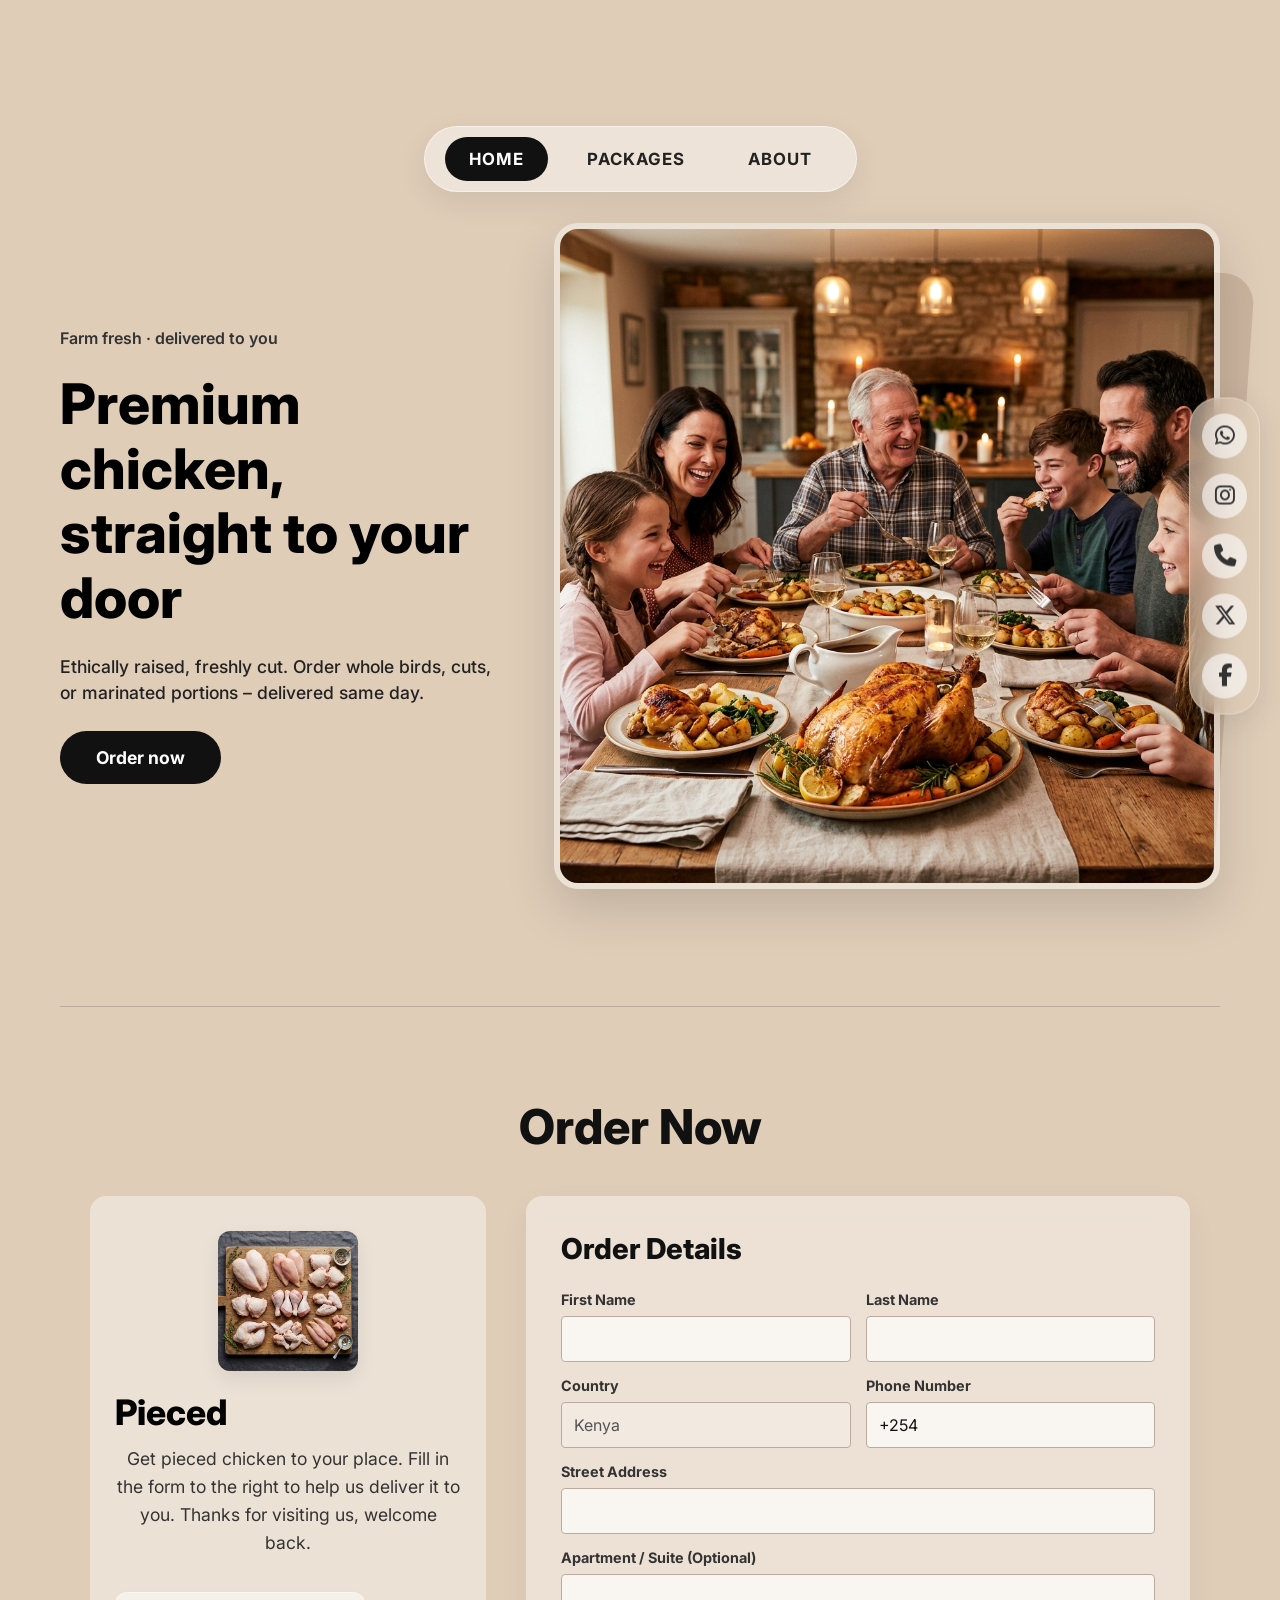
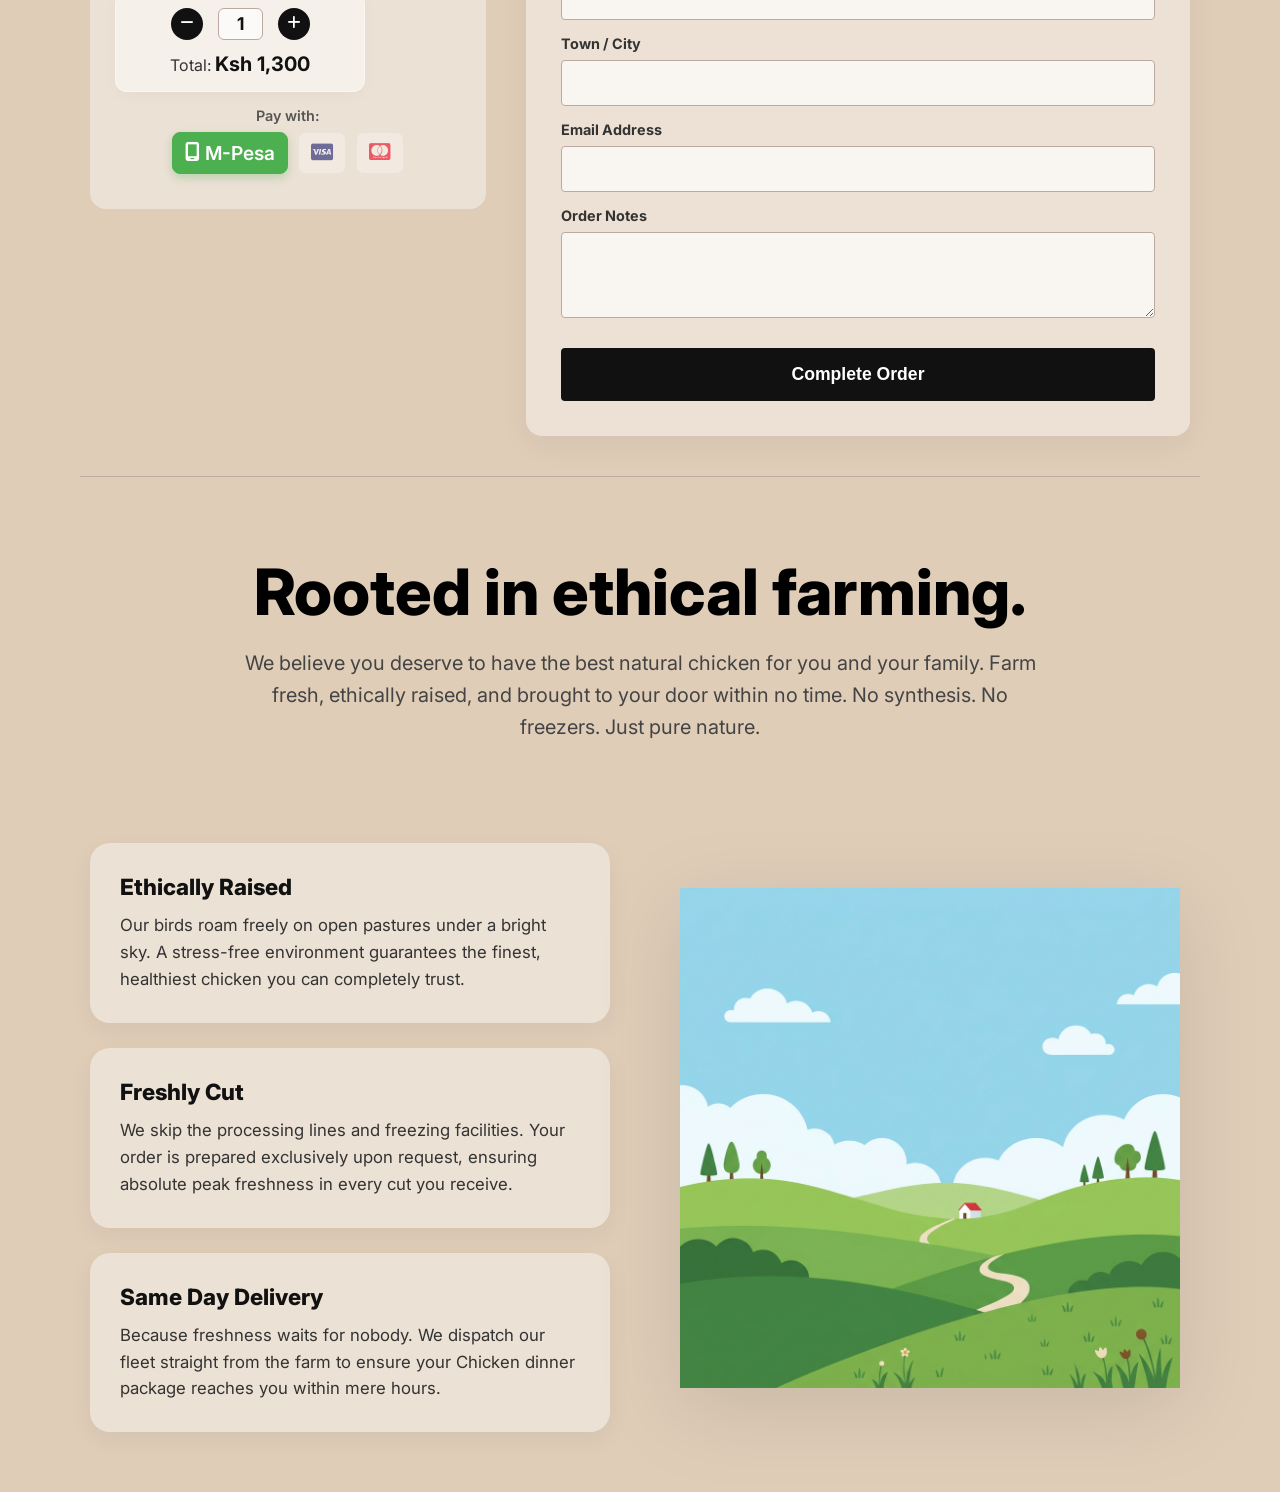
==== index.html @ 87be59cb "Initial commit" ====
<!DOCTYPE html>
<html lang="en">

<head>
    <meta charset="UTF-8">
    <meta name="viewport" content="width=device-width, initial-scale=1.0">
    <title>Premium Chicken</title>
    <meta name="description"
        content="Premium chicken, straight to your door. Ethically raised, freshly cut, delivered same day.">
    <link rel="stylesheet" href="style.css">
    <link rel="stylesheet" href="https://cdnjs.cloudflare.com/ajax/libs/font-awesome/6.4.0/css/all.min.css">
    <link rel="stylesheet" href="https://s.pageclip.co/v1/pageclip.css" media="screen">
</head>

<body class="home-page-body">
    <header class="header">
        <a href="#home">Home</a>
        <a href="#packages">Packages</a>
        <a href="#about">About</a>
    </header>

    <main>
        <!-- Home Section -->
        <section id="home" class="hero-section">
            <div class="hero-content">
                <span class="subtext">Farm fresh &middot; delivered to you</span>
                <h1 class="main-heading">Premium chicken,<br>straight to your door</h1>
                <p class="description">Ethically raised, freshly cut. Order whole birds, cuts,<br>or marinated portions
                    &ndash; delivered same day.</p>
                <a href="#packages" class="order-btn">Order now</a>
            </div>
            <div class="hero-image-wrap">
                <a href="#packages" style="display: contents;">
                    <img src="images/family_dinner.png" alt="Happy family having dinner together" class="hero-image">
                </a>
            </div>
        </section>

        <!-- Packages Section -->
        <section id="packages" class="packages-page">
            <hr>
            <div class="packages-container" style="max-width: 1100px;">
                <h1 style="font-size: 3rem; font-weight: 800; text-align: center; margin-top: 10px; margin-bottom: 40px;">
                    Order Now</h1>

                <div class="checkout-layout">
                    <!-- Left Side: Package -->
                    <div class="checkout-package">
                        <div class="package-item vertical-layout">
                            <img src="images/chicken_cuts.png" alt="Pieced chicken packaged" class="package-image small">
                            <div class="package-info">
                                <h2 class="package-title">Pieced</h2>
                                <p class="package-desc">Get pieced chicken to your place. Fill in the form to the right to help us deliver it to you. Thanks for visiting us, welcome back.</p>
                                <div class="calculator-widget">
                                    <div class="quantity-controls">
                                        <button type="button" class="qty-btn" id="decrease-qty"><i class="fa-solid fa-minus"></i></button>
                                        <input type="number" id="chicken-qty" class="qty-input" value="1" min="1" max="99" readonly>
                                        <button type="button" class="qty-btn" id="increase-qty"><i class="fa-solid fa-plus"></i></button>
                                    </div>
                                    <div class="price-display">
                                        Total: <strong>Ksh <span id="total-price">1,300</span></strong>
                                    </div>
                                </div>
                                <div class="payment-methods">
                                    <p class="payment-title">Pay with:</p>
                                    <div class="payment-icons">
                                        <button type="button" class="payment-btn active" title="M-Pesa">
                                            <i class="fa-solid fa-mobile-screen"></i> M-Pesa
                                        </button>
                                        <button type="button" class="payment-btn disabled" title="Visa (Coming Soon)" disabled>
                                            <i class="fa-brands fa-cc-visa"></i>
                                        </button>
                                        <button type="button" class="payment-btn disabled" title="Mastercard (Coming Soon)" disabled>
                                            <i class="fa-brands fa-cc-mastercard"></i>
                                        </button>
                                    </div>
                                </div>
                            </div>
                        </div>
                    </div>

                    <!-- Right Side: Form -->
                    <div class="checkout-form-container">
                        <h2>Order Details</h2>
                        <form action="https://send.pageclip.co/fsNL7HN5fuLBqzy12ByS5Kk5a3MU2EVa" class="pageclip-form checkout-form" method="post">
                            <input type="hidden" name="chicken_quantity" id="form-chicken-qty" value="1">
                            <input type="hidden" name="total_price" id="form-total-price" value="1300">
                            <div class="form-row">
                                <div class="form-group">
                                    <label>First Name</label>
                                    <input type="text" name="first_name" required>
                                </div>
                                <div class="form-group">
                                    <label>Last Name</label>
                                    <input type="text" name="last_name" required>
                                </div>
                            </div>
                            <div class="form-row">
                                <div class="form-group">
                                    <label>Country</label>
                                    <input type="text" name="country" value="Kenya" readonly>
                                </div>
                                <div class="form-group">
                                    <label>Phone Number</label>
                                    <input type="tel" name="phone_number" value="+254 " required>
                                </div>
                            </div>
                            <div class="form-group">
                                <label>Street Address</label>
                                <input type="text" name="street_address" required>
                            </div>
                            <div class="form-group">
                                <label>Apartment / Suite (Optional)</label>
                                <input type="text" name="apartment">
                            </div>
                            <div class="form-group">
                                <label>Town / City</label>
                                <input type="text" name="city" required>
                            </div>
                            <div class="form-group">
                                <label>Email Address</label>
                                <input type="email" name="email" required>
                            </div>
                            <div class="form-group">
                                <label>Order Notes</label>
                                <textarea name="order_notes" rows="3"></textarea>
                            </div>
                            <button type="submit" class="pageclip-form__submit order-btn submit-btn"><span>Complete Order</span></button>
                        </form>
                    </div>
                </div>
            </div>
        </section>

        <!-- About Section -->
        <section id="about" class="about-page">
            <hr>
            <div class="about-hero">
                <h1 class="about-title">Rooted in ethical farming.</h1>
                <p class="about-subtitle">We believe you deserve to have the best natural chicken for you and your family. Farm fresh,
                    ethically raised, and brought to your door within no time. No synthesis. No freezers. Just pure nature.
                </p>
            </div>

            <div class="about-layout">
                <!-- Left Side: About Cards -->
                <div class="about-cards-container">
                    <div class="about-card vertical-style">
                        <h3>Ethically Raised</h3>
                        <p>Our birds roam freely on open pastures under a bright sky. A stress-free environment guarantees the
                            finest, healthiest chicken you can completely trust.</p>
                    </div>
                    <div class="about-card vertical-style">
                        <h3>Freshly Cut</h3>
                        <p>We skip the processing lines and freezing facilities. Your order is prepared exclusively upon
                            request, ensuring absolute peak freshness in every cut you receive.</p>
                    </div>
                    <div class="about-card vertical-style">
                        <h3>Same Day Delivery</h3>
                        <p>Because freshness waits for nobody. We dispatch our fleet straight from the farm to ensure your
                            Chicken dinner package reaches you within mere hours.</p>
                    </div>
                </div>

                <!-- Right Side: Illustration -->
                <div class="about-visual">
                    <img src="images/farm_illustration.png" alt="Our Farm Illustration" class="story-img large">
                </div>
            </div>
        </section>
    </main>
    <div class="social-sidebar">
        <a href="#" class="social-link"><i class="fa-brands fa-whatsapp"></i></a>
        <a href="#" class="social-link"><i class="fa-brands fa-instagram"></i></a>
        <a href="#" class="social-link"><i class="fa-solid fa-phone"></i></a>
        <a href="#" class="social-link"><i class="fa-brands fa-x-twitter"></i></a>
        <a href="#" class="social-link"><i class="fa-brands fa-facebook-f"></i></a>
    </div>

    <script>
        const sections = document.querySelectorAll('section');
        const navLinks = document.querySelectorAll('.header a');

        window.addEventListener('scroll', () => {
            let current = 'home';
            sections.forEach(section => {
                const sectionTop = section.offsetTop;
                if (window.scrollY >= (sectionTop - 250)) {
                    current = section.getAttribute('id');
                }
            });

            navLinks.forEach(link => {
                link.classList.remove('active');
                if (link.getAttribute('href') === `#${current}`) {
                    link.classList.add('active');
                }
            });
        });
        
        window.dispatchEvent(new Event('scroll'));

        // Calculator Logic
        const decreaseBtn = document.getElementById('decrease-qty');
        const increaseBtn = document.getElementById('increase-qty');
        const qtyInput = document.getElementById('chicken-qty');
        const priceDisplay = document.getElementById('total-price');

        if(decreaseBtn && increaseBtn && qtyInput && priceDisplay) {
            const unitPrice = 1300;
            const formQtyInput = document.getElementById('form-chicken-qty');
            const formPriceInput = document.getElementById('form-total-price');

            const updatePrice = () => {
                let qty = parseInt(qtyInput.value) || 1;
                if(qty < 1) qty = 1;
                qtyInput.value = qty;
                const total = qty * unitPrice;
                priceDisplay.textContent = total.toLocaleString();
                if(formQtyInput) formQtyInput.value = qty;
                if(formPriceInput) formPriceInput.value = total;
            };

            decreaseBtn.addEventListener('click', () => {
                let current = parseInt(qtyInput.value) || 1;
                if(current > 1) {
                    qtyInput.value = current - 1;
                    updatePrice();
                }
            });

            increaseBtn.addEventListener('click', () => {
                let current = parseInt(qtyInput.value) || 1;
                if(current < 99) {
                    qtyInput.value = current + 1;
                    updatePrice();
                }
            });
        }
    </script>
    <script src="https://s.pageclip.co/v1/pageclip.js" charset="utf-8"></script>
</body>

</html>
---- style.css ----
@import url('https://fonts.googleapis.com/css2?family=Inter:wght@400;600;700;800&display=swap');

* {
    box-sizing: border-box;
}

body {
    background-color: #dfcdb8;
    color: #111;
    font-family: 'Inter', sans-serif;
    margin: 0;
    padding: 0;
    min-height: 100vh;
    display: flex;
    flex-direction: column;
}

html {
    scroll-behavior: smooth;
    scroll-padding-top: 0;
    scroll-snap-type: y mandatory;
}

.home-page-body {
    /* overflow: hidden; removed to allow scrolling */
}

section {
    scroll-snap-align: start;
    scroll-snap-stop: always;
    min-height: 100vh;
    display: flex;
    flex-direction: column;
    justify-content: center; /* Default for Home */
}

.packages-page, .about-page {
    justify-content: flex-start; /* So hr stays at the top */
}

.packages-container {
    padding-top: 80px;
}

.about-hero {
    padding-top: 40px;
}

main {
    flex-grow: 1;
}

main>hr:last-child {
    margin-top: auto;
}

hr {
    border: 0;
    border-top: 1px solid #bbaaa0;
    /* Separator lines */
    margin: 0;
}

.header {
    display: flex;
    justify-content: center;
    align-items: center;
    padding: 10px 20px;
    margin: 20px auto;
    gap: 15px;
    position: sticky;
    top: 20px;
    width: fit-content;
    z-index: 1000;
    background: rgba(255, 255, 255, 0.45);
    backdrop-filter: blur(16px);
    -webkit-backdrop-filter: blur(16px);
    border-radius: 50px;
    box-shadow: 0 10px 30px rgba(0, 0, 0, 0.08);
    border: 1px solid rgba(255, 255, 255, 0.5);
}

.header a {
    text-decoration: none;
    color: #222;
    font-weight: 700;
    font-size: 1.05rem;
    padding: 12px 24px;
    text-transform: uppercase;
    letter-spacing: 1px;
    transition: all 0.3s cubic-bezier(0.25, 0.8, 0.25, 1);
    border-radius: 40px;
}

.header a:hover, .header a.active {
    color: #fff;
    background-color: #111;
}

.header a:hover {
    transform: translateY(-2px);
    box-shadow: 0 6px 15px rgba(0, 0, 0, 0.1);
}

.hero-section {
    padding: 30px 60px;
    flex-grow: 1;
    display: flex;
    flex-direction: row;
    align-items: center;
    justify-content: space-between;
    gap: 50px;
}

.hero-content {
    display: flex;
    flex-direction: column;
    justify-content: center;
    align-items: flex-start;
    gap: 24px;
    flex: 1;
    max-width: 550px;
}

.hero-image-wrap {
    flex: 1.5;
    display: flex;
    justify-content: flex-end;
    align-items: center;
    position: relative;
}

.hero-image-wrap::before {
    content: '';
    position: absolute;
    width: 80%;
    height: 90%;
    background: #cbb49e;
    border-radius: 30px;
    top: 5%;
    right: -15px;
    z-index: -1;
    transform: rotate(4deg);
    transition: transform 0.5s cubic-bezier(0.25, 0.8, 0.25, 1);
}

.hero-image-wrap:hover::before {
    transform: rotate(7deg) scale(1.02);
}

.hero-image {
    width: 800px;
    max-width: 100%;
    max-height: 75vh;
    object-fit: cover;
    border-radius: 24px;
    box-shadow: 0 20px 50px rgba(0, 0, 0, 0.15);
    border: 6px solid rgba(255, 255, 255, 0.4);
    transition: transform 0.5s cubic-bezier(0.25, 0.8, 0.25, 1), box-shadow 0.5s cubic-bezier(0.25, 0.8, 0.25, 1);
}

.hero-image:hover {
    transform: translateY(-12px) scale(1.02);
    box-shadow: 0 30px 60px rgba(0, 0, 0, 0.25);
}

.subtext {
    font-size: 1rem;
    font-weight: 600;
    color: #333;
    margin: 0;
    display: block;
}

.main-heading {
    font-size: 3.5rem;
    font-weight: 800;
    line-height: 1.15;
    margin: 0;
    color: #000;
}

.description {
    font-size: 1.1rem;
    font-weight: 500;
    color: #222;
    max-width: 500px;
    line-height: 1.5;
    margin: 0;
}

.order-btn {
    display: inline-block;
    margin: 0;
    padding: 16px 36px;
    background-color: #111;
    color: #fff;
    text-decoration: none;
    font-weight: 700;
    font-size: 1.1rem;
    border-radius: 60px;
    transition: background-color 0.2s ease, transform 0.2s ease;
}

.order-btn:hover {
    background-color: #333;
    transform: translateY(-2px);
}

.images-section {
    position: relative;
    flex-grow: 1;
    min-height: 450px;
    padding: 20px 60px;
    overflow: hidden;
}

/* Layout the floating images to match the design EXACTLY */
.img-farm {
    position: absolute;
    top: 40px;
    left: 80px;
    width: 140px;
    height: 140px;
    object-fit: contain;
    /* Optional shadow depending on design preference */
}

.img-whole {
    position: absolute;
    top: 180px;
    right: 18vw;
    width: 180px;
    height: 180px;
    object-fit: cover;
    border-radius: 50%;
    box-shadow: 0 4px 12px rgba(0, 0, 0, 0.1);
}

.img-cuts {
    position: absolute;
    bottom: 40px;
    left: 80px;
    width: 140px;
    height: 140px;
    object-fit: cover;
    border-radius: 8px;
    box-shadow: 0 4px 12px rgba(0, 0, 0, 0.1);
}

.footer {
    text-align: center;
    padding: 30px;
}

.footer-link {
    text-decoration: none;
    color: #000;
    font-weight: 700;
    font-size: 1.25rem;
}

/* Page content for the other two pages */
.page-content {
    flex-grow: 1;
    padding: 60px;
    display: flex;
    align-items: center;
    justify-content: center;
}

/* Packages Page Styling */
.packages-page {
    padding: 0 60px 40px 60px;
    overflow-y: auto;
}

.packages-container {
    max-width: 1000px;
    margin: 0 auto;
}

.packages-list {
    display: flex;
    flex-direction: column;
    gap: 60px;
}

.package-item {
    display: flex;
    align-items: center;
    gap: 50px;
    background-color: rgba(255, 255, 255, 0.4);
    padding: 30px;
    border-radius: 16px;
    transition: transform 0.2s ease, box-shadow 0.2s ease;
    width: 85%;
}

.package-item.align-left {
    align-self: flex-start;
}

.package-item.align-right {
    align-self: flex-end;
    flex-direction: row-reverse;
}

.package-item.align-right .package-info {
    align-items: flex-end;
    text-align: right;
}

.package-item:hover {
    transform: translateY(-4px);
    box-shadow: 0 12px 24px rgba(0, 0, 0, 0.06);
}

.package-image {
    width: 280px;
    height: 280px;
    object-fit: cover;
    border-radius: 12px;
    flex-shrink: 0;
    box-shadow: 0 8px 20px rgba(0, 0, 0, 0.08);
    /* slight shadow for image */
}

.package-info {
    display: flex;
    flex-direction: column;
    align-items: flex-start;
}

.package-title {
    font-size: 2.2rem;
    font-weight: 800;
    color: #000;
    margin: 0 0 12px 0;
}

.package-desc {
    font-size: 1.1rem;
    line-height: 1.6;
    color: #333;
    margin: 0 0 24px 0;
}

.small-btn {
    margin-top: 0;
    padding: 12px 28px;
    font-size: 1rem;
}

/* About Page Styling */
.about-page {
    padding: 0 80px 60px 80px;
    overflow-y: auto;
    display: flex;
    flex-direction: column;
    gap: 40px;
}

.about-hero {
    text-align: center;
    max-width: 800px;
    margin: 0 auto;
    animation: fadeInDown 0.8s ease forwards;
}

@keyframes fadeInDown {
    from {
        opacity: 0;
        transform: translateY(-20px);
    }

    to {
        opacity: 1;
        transform: translateY(0);
    }
}

.about-title {
    font-size: 4rem;
    font-weight: 800;
    line-height: 1.1;
    color: #000;
    margin: 0 0 20px 0;
}

.about-subtitle {
    font-size: 1.25rem;
    color: #444;
    line-height: 1.6;
}

.about-grid {
    display: grid;
    grid-template-columns: repeat(3, 1fr);
    gap: 40px;
    max-width: 1200px;
    margin: 0 auto;
}

.about-card {
    background-color: rgba(255, 255, 255, 0.4);
    padding: 40px;
    border-radius: 20px;
    transition: transform 0.3s ease, background-color 0.3s ease;
}

.about-card:hover {
    transform: translateY(-8px);
    background-color: rgba(255, 255, 255, 0.7);
}

.about-card h3 {
    font-size: 1.5rem;
    font-weight: 800;
    margin: 0 0 15px 0;
    color: #111;
}

.about-card p {
    font-size: 1.05rem;
    color: #333;
    line-height: 1.6;
    margin: 0;
}

.about-story {
    display: flex;
    align-items: center;
    gap: 60px;
    max-width: 1000px;
    margin: 0 auto;
    padding-top: 60px;
    padding-bottom: 60px;
    border-top: 1px solid #bbaaa0;
}

.story-text {
    flex: 1;
}

.story-text h2 {
    font-size: 3rem;
    font-weight: 800;
    margin: 0 0 20px 0;
    color: #000;
}

.story-text p {
    font-size: 1.15rem;
    color: #222;
    line-height: 1.7;
}

.story-img {
    width: 350px;
    height: auto;
    object-fit: contain;
    filter: drop-shadow(0 12px 24px rgba(0, 0, 0, 0.1));
}

/* Social Sidebar */
.social-sidebar {
    position: fixed;
    right: 20px;
    top: 50%;
    transform: translateY(-50%);
    display: flex;
    flex-direction: column;
    gap: 15px;
    background: rgba(223, 205, 184, 0.6);
    backdrop-filter: blur(12px);
    -webkit-backdrop-filter: blur(12px);
    padding: 15px 12px;
    border-radius: 30px;
    box-shadow: 0 8px 32px rgba(0, 0, 0, 0.1);
    border: 1px solid rgba(255, 255, 255, 0.3);
    z-index: 1000;
}

.social-link {
    color: #333;
    font-size: 1.4rem;
    display: flex;
    align-items: center;
    justify-content: center;
    width: 45px;
    height: 45px;
    border-radius: 50%;
    background-color: rgba(255, 255, 255, 0.6);
    transition: all 0.3s cubic-bezier(0.25, 0.8, 0.25, 1);
    text-decoration: none;
}

.social-link:hover {
    color: #fff;
    background-color: #111;
    transform: scale(1.1) translateX(-5px);
    box-shadow: 0 4px 12px rgba(0, 0, 0, 0.2);
}

/* Checkout Layout */
.checkout-layout {
    display: flex;
    flex-direction: row;
    gap: 40px;
    align-items: flex-start;
}

.checkout-package {
    flex: 0.8;
}

.checkout-package .package-item.vertical-layout {
    width: 100%;
    flex-direction: column;
    align-items: center;
    text-align: center;
    gap: 20px;
    padding: 35px 25px;
}

.checkout-package .package-image.small {
    width: 140px;
    height: 140px;
}

.checkout-form-container {
    flex: 1.2;
    background: rgba(255, 255, 255, 0.4);
    backdrop-filter: blur(12px);
    -webkit-backdrop-filter: blur(12px);
    padding: 35px;
    border-radius: 16px;
    box-shadow: 0 10px 30px rgba(0, 0, 0, 0.05);
}

.checkout-form-container h2 {
    margin-top: 0;
    margin-bottom: 25px;
    font-size: 1.8rem;
    font-weight: 800;
}

.checkout-form {
    display: flex;
    flex-direction: column;
    gap: 15px;
}

.form-row {
    display: flex;
    gap: 15px;
}

.form-row .form-group {
    flex: 1;
}

.form-group {
    display: flex;
    flex-direction: column;
    gap: 8px;
}

.form-group label {
    font-size: 0.9rem;
    font-weight: 700;
    color: #333;
}

.form-group input,
.form-group textarea {
    padding: 12px;
    border: 1px solid #bbaaa0;
    border-radius: 4px; /* Rectangular design */
    background: rgba(255, 255, 255, 0.7);
    font-family: 'Inter', sans-serif;
    font-size: 1rem;
    color: #111;
    transition: all 0.3s ease;
}

.form-group input:focus,
.form-group textarea:focus {
    outline: none;
    border-color: #111;
    background: #fff;
    box-shadow: 0 0 0 3px rgba(17, 17, 17, 0.1);
}

.form-group input[readonly] {
    background: rgba(255, 255, 255, 0.3);
    color: #555;
    cursor: not-allowed;
}

.submit-btn {
    margin-top: 15px;
    width: 100%;
    text-align: center;
    border-radius: 4px; /* Rectangular to match */
    padding: 16px;
    font-size: 1.1rem;
    cursor: pointer;
    border: none;
}

/* About Layout */
.about-layout {
    display: flex;
    flex-direction: row;
    gap: 60px;
    align-items: center;
    max-width: 1100px;
    margin: 40px auto 0 auto;
}

.about-cards-container {
    flex: 1;
    display: flex;
    flex-direction: column;
    gap: 25px;
}

.about-card.vertical-style {
    background-color: rgba(255, 255, 255, 0.4);
    padding: 30px;
    border-radius: 20px;
    transition: transform 0.3s ease, background-color 0.3s ease;
    box-shadow: 0 8px 24px rgba(0, 0, 0, 0.05);
    width: 100%;
}

.about-card.vertical-style h3 {
    margin-top: 0;
    margin-bottom: 12px;
    font-size: 1.4rem;
}

.about-visual {
    flex: 1;
    display: flex;
    justify-content: center;
    align-items: center;
}

.story-img.large {
    width: 100%;
    max-width: 500px;
    height: auto;
    filter: drop-shadow(0 20px 40px rgba(0, 0, 0, 0.1));
}

/* Calculator Widget */
.calculator-widget {
    display: flex;
    flex-direction: column;
    align-items: center;
    gap: 12px;
    margin-top: 10px;
    background: rgba(255, 255, 255, 0.5);
    padding: 15px 20px;
    border-radius: 12px;
    border: 1px solid rgba(255, 255, 255, 0.4);
    box-shadow: 0 4px 15px rgba(0, 0, 0, 0.03);
    width: 100%;
    max-width: 250px;
}

.quantity-controls {
    display: flex;
    align-items: center;
    gap: 15px;
}

.qty-btn {
    background-color: #111;
    color: #fff;
    border: none;
    width: 32px;
    height: 32px;
    border-radius: 50%;
    font-size: 0.9rem;
    cursor: pointer;
    display: flex;
    justify-content: center;
    align-items: center;
    transition: all 0.2s ease;
}

.qty-btn:hover {
    background-color: #333;
    transform: scale(1.05);
}

.qty-btn:active {
    transform: scale(0.95);
}

.qty-input {
    width: 45px;
    height: 32px;
    text-align: center;
    font-size: 1.1rem;
    font-weight: 700;
    border: 1px solid #bbaaa0;
    border-radius: 6px;
    background: rgba(255,255,255,0.7);
    color: #111;
    font-family: 'Inter', sans-serif;
}

.qty-input:focus {
    outline: none;
    border-color: #111;
}

/* Remove default number input spinners */
.qty-input::-webkit-outer-spin-button,
.qty-input::-webkit-inner-spin-button {
  -webkit-appearance: none;
  margin: 0;
}
.qty-input[type=number] {
  -moz-appearance: textfield;
}

.price-display {
    font-size: 1rem;
    color: #333;
}

.price-display strong {
    font-size: 1.25rem;
    color: #111;
}

/* Payment Methods */
.payment-methods {
    margin-top: 15px;
    display: flex;
    flex-direction: column;
    align-items: center;
    gap: 8px;
    width: 100%;
}

.payment-title {
    font-size: 0.9rem;
    font-weight: 600;
    color: #555;
    margin: 0;
}

.payment-icons {
    display: flex;
    justify-content: center;
    gap: 10px;
    flex-wrap: wrap;
}

.payment-btn {
    background: rgba(255, 255, 255, 0.7);
    border: 1px solid rgba(0, 0, 0, 0.1);
    border-radius: 8px;
    padding: 8px 12px;
    font-size: 1.2rem;
    color: #333;
    cursor: pointer;
    display: flex;
    align-items: center;
    gap: 6px;
    transition: all 0.2s ease;
    font-family: 'Inter', sans-serif;
    font-weight: 600;
}

.payment-btn.active {
    background: #4caf50;
    color: #fff;
    border-color: #4caf50;
    box-shadow: 0 4px 10px rgba(76, 175, 80, 0.3);
}

.payment-btn.active:hover {
    transform: translateY(-2px);
    box-shadow: 0 6px 15px rgba(76, 175, 80, 0.4);
}

.payment-btn .fa-cc-visa {
    color: #1a1f71;
}

.payment-btn .fa-cc-mastercard {
    color: #eb001b;
}

.payment-btn:disabled, .payment-btn.disabled {
    opacity: 0.6;
    cursor: not-allowed;
    background: rgba(255, 255, 255, 0.5);
    border-color: rgba(0, 0, 0, 0.05);
    color: #555;
}

/* Responsive Styles */
@media (max-width: 992px) {
    html {
        scroll-snap-type: none;
    }
    section {
        min-height: auto;
        padding-top: 100px;
        padding-bottom: 40px;
    }
    .hero-section {
        flex-direction: column;
        text-align: center;
        padding: 100px 20px 40px 20px;
        gap: 30px;
    }
    .hero-content {
        align-items: center;
    }
    .hero-image-wrap {
        width: 100%;
    }
    .hero-image {
        width: 100%;
        height: auto;
    }
    .checkout-layout, .about-layout {
        flex-direction: column;
        gap: 30px;
    }
    .checkout-package, .checkout-form-container, .about-cards-container, .about-visual {
        flex: 1 1 100%;
        width: 100%;
    }
    .packages-page, .about-page {
        padding: 40px 20px;
    }
    .package-item {
        flex-direction: column !important;
        text-align: center;
        gap: 20px;
        width: 100%;
        padding: 20px;
        box-sizing: border-box;
    }
    .package-item.align-right .package-info, .package-item .package-info {
        align-items: center;
        text-align: center;
    }
    .package-image {
        width: 100%;
        height: auto;
        max-width: 280px;
    }
    .about-grid {
        grid-template-columns: 1fr;
        gap: 20px;
    }
    .social-sidebar {
        flex-direction: row;
        top: auto;
        bottom: 20px;
        right: 50%;
        transform: translateX(50%);
        padding: 10px 20px;
        border-radius: 40px;
        width: max-content;
    }
    .social-link {
        width: 40px;
        height: 40px;
        font-size: 1.2rem;
    }
    .header {
        width: 90%;
        padding: 8px 10px;
        justify-content: space-around;
    }
    .header a {
        padding: 8px 12px;
        font-size: 0.9rem;
    }
    .form-row {
        flex-direction: column;
        gap: 15px;
    }
    .main-heading {
        font-size: 2.5rem;
    }
    .about-title {
        font-size: 2.5rem;
    }
}
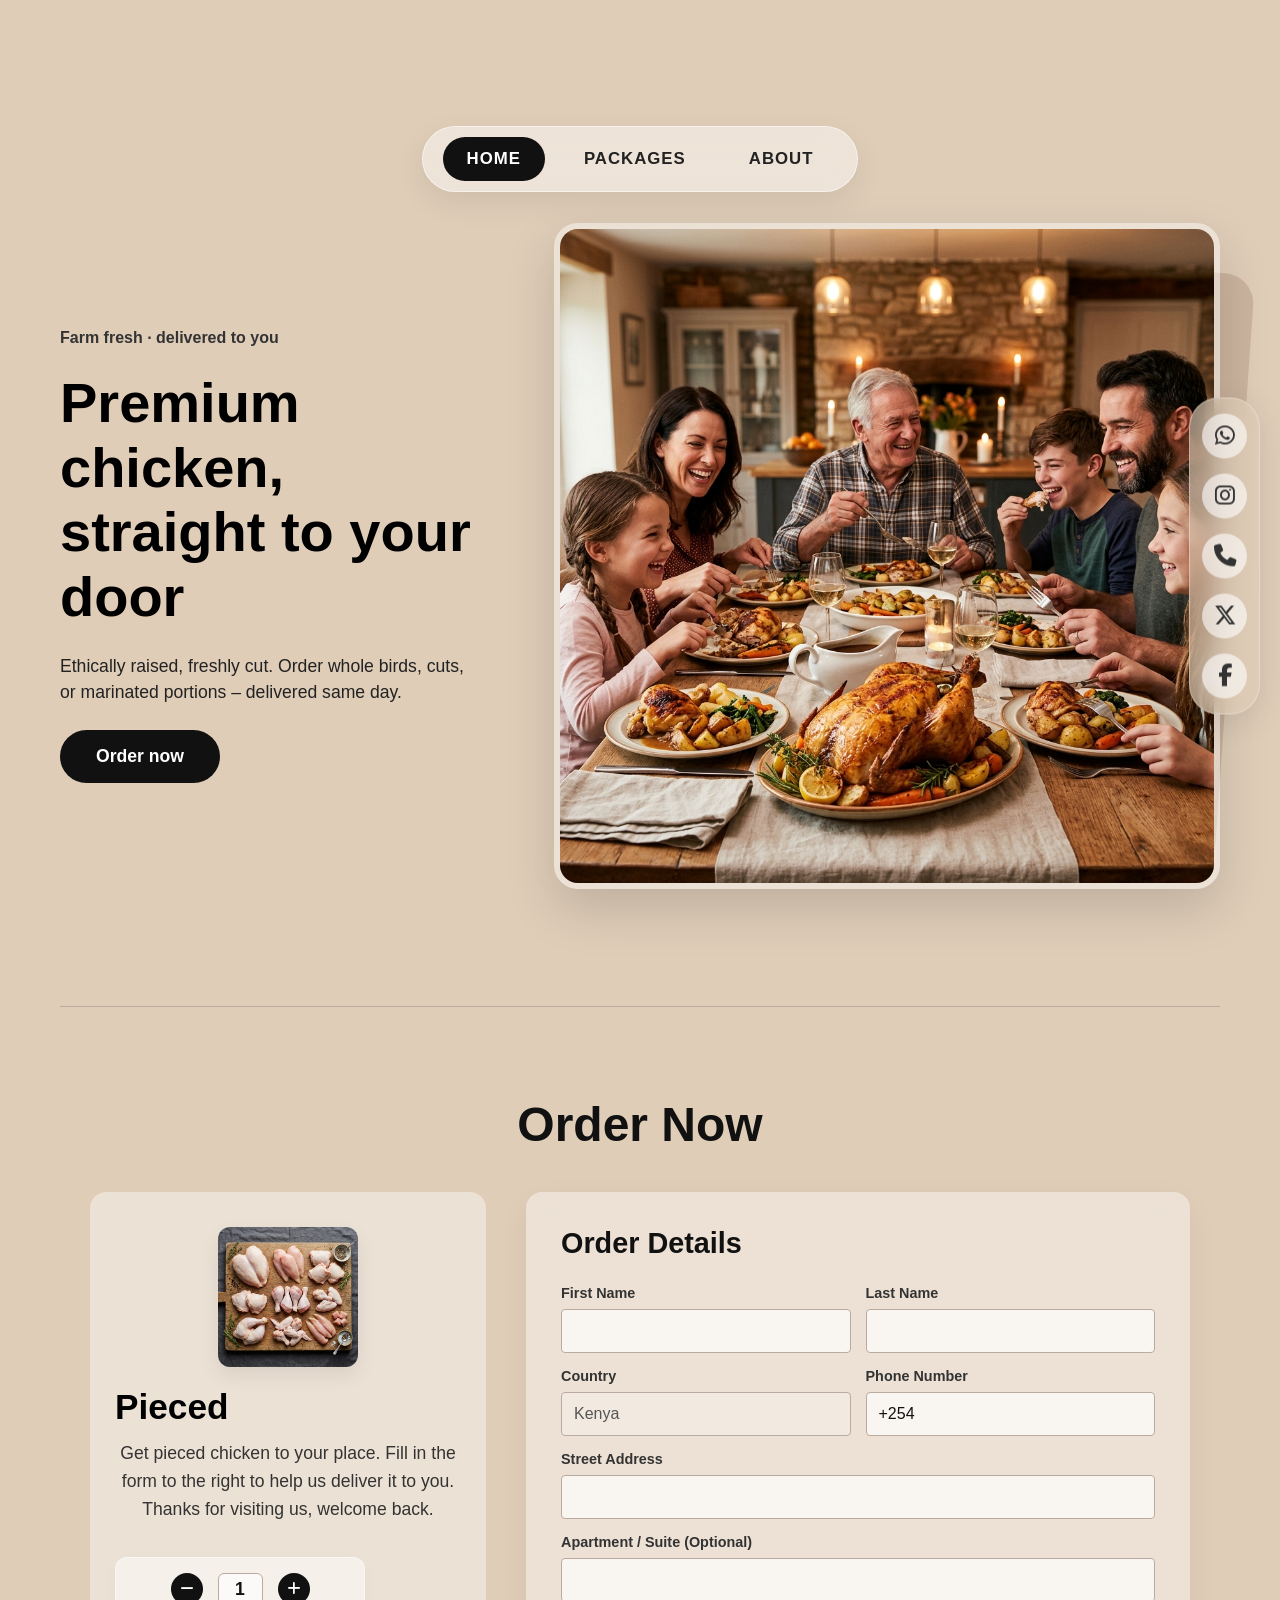
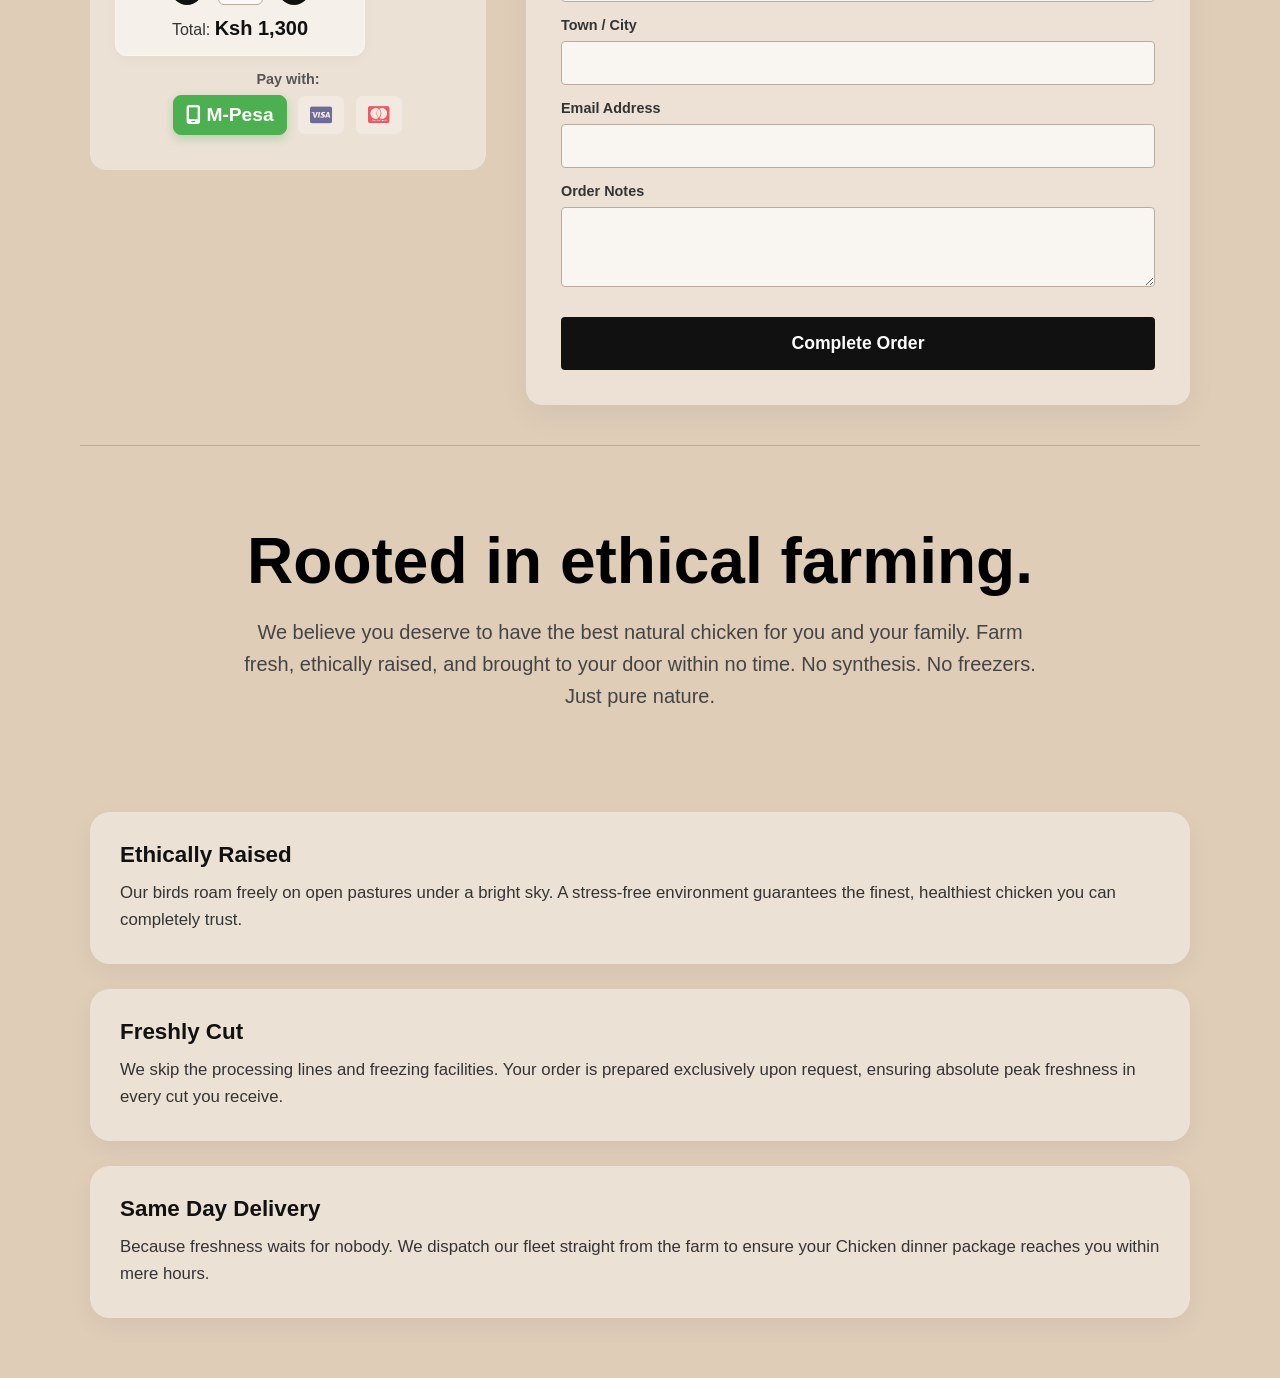
==== commit 0c720397: "added security and about links" ====
--- a/index.html
+++ b/index.html
@@ -7,6 +7,9 @@
     <title>Premium Chicken</title>
     <meta name="description"
         content="Premium chicken, straight to your door. Ethically raised, freshly cut, delivered same day.">
+    <meta http-equiv="Content-Security-Policy"
+        content="default-src 'self'; style-src 'self' 'unsafe-inline' https://cdnjs.cloudflare.com https://s.pageclip.co; script-src 'self' 'unsafe-inline' https://s.pageclip.co; img-src 'self' data:; font-src https://cdnjs.cloudflare.com; connect-src 'self' https://send.pageclip.co;">
+    <meta name="referrer" content="strict-origin-when-cross-origin">
     <link rel="stylesheet" href="style.css">
     <link rel="stylesheet" href="https://cdnjs.cloudflare.com/ajax/libs/font-awesome/6.4.0/css/all.min.css">
     <link rel="stylesheet" href="https://s.pageclip.co/v1/pageclip.css" media="screen">
@@ -40,22 +43,28 @@
         <section id="packages" class="packages-page">
             <hr>
             <div class="packages-container" style="max-width: 1100px;">
-                <h1 style="font-size: 3rem; font-weight: 800; text-align: center; margin-top: 10px; margin-bottom: 40px;">
+                <h1
+                    style="font-size: 3rem; font-weight: 800; text-align: center; margin-top: 10px; margin-bottom: 40px;">
                     Order Now</h1>
 
                 <div class="checkout-layout">
                     <!-- Left Side: Package -->
                     <div class="checkout-package">
                         <div class="package-item vertical-layout">
-                            <img src="images/chicken_cuts.png" alt="Pieced chicken packaged" class="package-image small">
+                            <img src="images/chicken_cuts.png" alt="Pieced chicken packaged"
+                                class="package-image small">
                             <div class="package-info">
                                 <h2 class="package-title">Pieced</h2>
-                                <p class="package-desc">Get pieced chicken to your place. Fill in the form to the right to help us deliver it to you. Thanks for visiting us, welcome back.</p>
+                                <p class="package-desc">Get pieced chicken to your place. Fill in the form to the right
+                                    to help us deliver it to you. Thanks for visiting us, welcome back.</p>
                                 <div class="calculator-widget">
                                     <div class="quantity-controls">
-                                        <button type="button" class="qty-btn" id="decrease-qty"><i class="fa-solid fa-minus"></i></button>
-                                        <input type="number" id="chicken-qty" class="qty-input" value="1" min="1" max="99" readonly>
-                                        <button type="button" class="qty-btn" id="increase-qty"><i class="fa-solid fa-plus"></i></button>
+                                        <button type="button" class="qty-btn" id="decrease-qty"><i
+                                                class="fa-solid fa-minus"></i></button>
+                                        <input type="number" id="chicken-qty" class="qty-input" value="1" min="1"
+                                            max="99" readonly>
+                                        <button type="button" class="qty-btn" id="increase-qty"><i
+                                                class="fa-solid fa-plus"></i></button>
                                     </div>
                                     <div class="price-display">
                                         Total: <strong>Ksh <span id="total-price">1,300</span></strong>
@@ -67,10 +76,12 @@
                                         <button type="button" class="payment-btn active" title="M-Pesa">
                                             <i class="fa-solid fa-mobile-screen"></i> M-Pesa
                                         </button>
-                                        <button type="button" class="payment-btn disabled" title="Visa (Coming Soon)" disabled>
+                                        <button type="button" class="payment-btn disabled" title="Visa (Coming Soon)"
+                                            disabled>
                                             <i class="fa-brands fa-cc-visa"></i>
                                         </button>
-                                        <button type="button" class="payment-btn disabled" title="Mastercard (Coming Soon)" disabled>
+                                        <button type="button" class="payment-btn disabled"
+                                            title="Mastercard (Coming Soon)" disabled>
                                             <i class="fa-brands fa-cc-mastercard"></i>
                                         </button>
                                     </div>
@@ -82,17 +93,19 @@
                     <!-- Right Side: Form -->
                     <div class="checkout-form-container">
                         <h2>Order Details</h2>
-                        <form action="https://send.pageclip.co/fsNL7HN5fuLBqzy12ByS5Kk5a3MU2EVa" class="pageclip-form checkout-form" method="post">
+                        <form action="https://send.pageclip.co/fsNL7HN5fuLBqzy12ByS5Kk5a3MU2EVa"
+                            class="pageclip-form checkout-form" method="post">
                             <input type="hidden" name="chicken_quantity" id="form-chicken-qty" value="1">
                             <input type="hidden" name="total_price" id="form-total-price" value="1300">
                             <div class="form-row">
                                 <div class="form-group">
                                     <label>First Name</label>
-                                    <input type="text" name="first_name" required>
+                                    <input type="text" name="first_name" pattern="[A-Za-z\s\-]+" maxlength="50"
+                                        required>
                                 </div>
                                 <div class="form-group">
                                     <label>Last Name</label>
-                                    <input type="text" name="last_name" required>
+                                    <input type="text" name="last_name" pattern="[A-Za-z\s\-]+" maxlength="50" required>
                                 </div>
                             </div>
                             <div class="form-row">
@@ -102,30 +115,32 @@
                                 </div>
                                 <div class="form-group">
                                     <label>Phone Number</label>
-                                    <input type="tel" name="phone_number" value="+254 " required>
+                                    <input type="tel" name="phone_number" value="+254 " pattern="^\+?\d{9,15}(\s\d+)*$"
+                                        maxlength="20" required>
                                 </div>
                             </div>
                             <div class="form-group">
                                 <label>Street Address</label>
-                                <input type="text" name="street_address" required>
+                                <input type="text" name="street_address" maxlength="100" required>
                             </div>
                             <div class="form-group">
                                 <label>Apartment / Suite (Optional)</label>
-                                <input type="text" name="apartment">
+                                <input type="text" name="apartment" maxlength="50">
                             </div>
                             <div class="form-group">
                                 <label>Town / City</label>
-                                <input type="text" name="city" required>
+                                <input type="text" name="city" pattern="[A-Za-z\s\-]+" maxlength="50" required>
                             </div>
                             <div class="form-group">
                                 <label>Email Address</label>
-                                <input type="email" name="email" required>
+                                <input type="email" name="email" maxlength="100" required>
                             </div>
                             <div class="form-group">
                                 <label>Order Notes</label>
-                                <textarea name="order_notes" rows="3"></textarea>
-                            </div>
-                            <button type="submit" class="pageclip-form__submit order-btn submit-btn"><span>Complete Order</span></button>
+                                <textarea name="order_notes" rows="3" maxlength="500"></textarea>
+                            </div>
+                            <button type="submit" class="pageclip-form__submit order-btn submit-btn"><span>Complete
+                                    Order</span></button>
                         </form>
                     </div>
                 </div>
@@ -137,8 +152,10 @@
             <hr>
             <div class="about-hero">
                 <h1 class="about-title">Rooted in ethical farming.</h1>
-                <p class="about-subtitle">We believe you deserve to have the best natural chicken for you and your family. Farm fresh,
-                    ethically raised, and brought to your door within no time. No synthesis. No freezers. Just pure nature.
+                <p class="about-subtitle">We believe you deserve to have the best natural chicken for you and your
+                    family. Farm fresh,
+                    ethically raised, and brought to your door within no time. No synthesis. No freezers. Just pure
+                    nature.
                 </p>
             </div>
 
@@ -147,7 +164,8 @@
                 <div class="about-cards-container">
                     <div class="about-card vertical-style">
                         <h3>Ethically Raised</h3>
-                        <p>Our birds roam freely on open pastures under a bright sky. A stress-free environment guarantees the
+                        <p>Our birds roam freely on open pastures under a bright sky. A stress-free environment
+                            guarantees the
                             finest, healthiest chicken you can completely trust.</p>
                     </div>
                     <div class="about-card vertical-style">
@@ -157,22 +175,21 @@
                     </div>
                     <div class="about-card vertical-style">
                         <h3>Same Day Delivery</h3>
-                        <p>Because freshness waits for nobody. We dispatch our fleet straight from the farm to ensure your
+                        <p>Because freshness waits for nobody. We dispatch our fleet straight from the farm to ensure
+                            your
                             Chicken dinner package reaches you within mere hours.</p>
                     </div>
                 </div>
 
-                <!-- Right Side: Illustration -->
-                <div class="about-visual">
-                    <img src="images/farm_illustration.png" alt="Our Farm Illustration" class="story-img large">
-                </div>
             </div>
         </section>
     </main>
     <div class="social-sidebar">
-        <a href="#" class="social-link"><i class="fa-brands fa-whatsapp"></i></a>
-        <a href="#" class="social-link"><i class="fa-brands fa-instagram"></i></a>
-        <a href="#" class="social-link"><i class="fa-solid fa-phone"></i></a>
+        <a href="https://wa.me/254769630222" class="social-link" target="_blank" rel="noopener noreferrer"><i
+                class="fa-brands fa-whatsapp"></i></a>
+        <a href="https://www.instagram.com/yours_trully_victor/" class="social-link" target="_blank"
+            rel="noopener noreferrer"><i class="fa-brands fa-instagram"></i></a>
+        <a href="tel:+254769630222" class="social-link"><i class="fa-solid fa-phone"></i></a>
         <a href="#" class="social-link"><i class="fa-brands fa-x-twitter"></i></a>
         <a href="#" class="social-link"><i class="fa-brands fa-facebook-f"></i></a>
     </div>
@@ -197,7 +214,7 @@
                 }
             });
         });
-        
+
         window.dispatchEvent(new Event('scroll'));
 
         // Calculator Logic
@@ -206,24 +223,24 @@
         const qtyInput = document.getElementById('chicken-qty');
         const priceDisplay = document.getElementById('total-price');
 
-        if(decreaseBtn && increaseBtn && qtyInput && priceDisplay) {
+        if (decreaseBtn && increaseBtn && qtyInput && priceDisplay) {
             const unitPrice = 1300;
             const formQtyInput = document.getElementById('form-chicken-qty');
             const formPriceInput = document.getElementById('form-total-price');
 
             const updatePrice = () => {
                 let qty = parseInt(qtyInput.value) || 1;
-                if(qty < 1) qty = 1;
+                if (qty < 1) qty = 1;
                 qtyInput.value = qty;
                 const total = qty * unitPrice;
                 priceDisplay.textContent = total.toLocaleString();
-                if(formQtyInput) formQtyInput.value = qty;
-                if(formPriceInput) formPriceInput.value = total;
+                if (formQtyInput) formQtyInput.value = qty;
+                if (formPriceInput) formPriceInput.value = total;
             };
 
             decreaseBtn.addEventListener('click', () => {
                 let current = parseInt(qtyInput.value) || 1;
-                if(current > 1) {
+                if (current > 1) {
                     qtyInput.value = current - 1;
                     updatePrice();
                 }
@@ -231,7 +248,7 @@
 
             increaseBtn.addEventListener('click', () => {
                 let current = parseInt(qtyInput.value) || 1;
-                if(current < 99) {
+                if (current < 99) {
                     qtyInput.value = current + 1;
                     updatePrice();
                 }
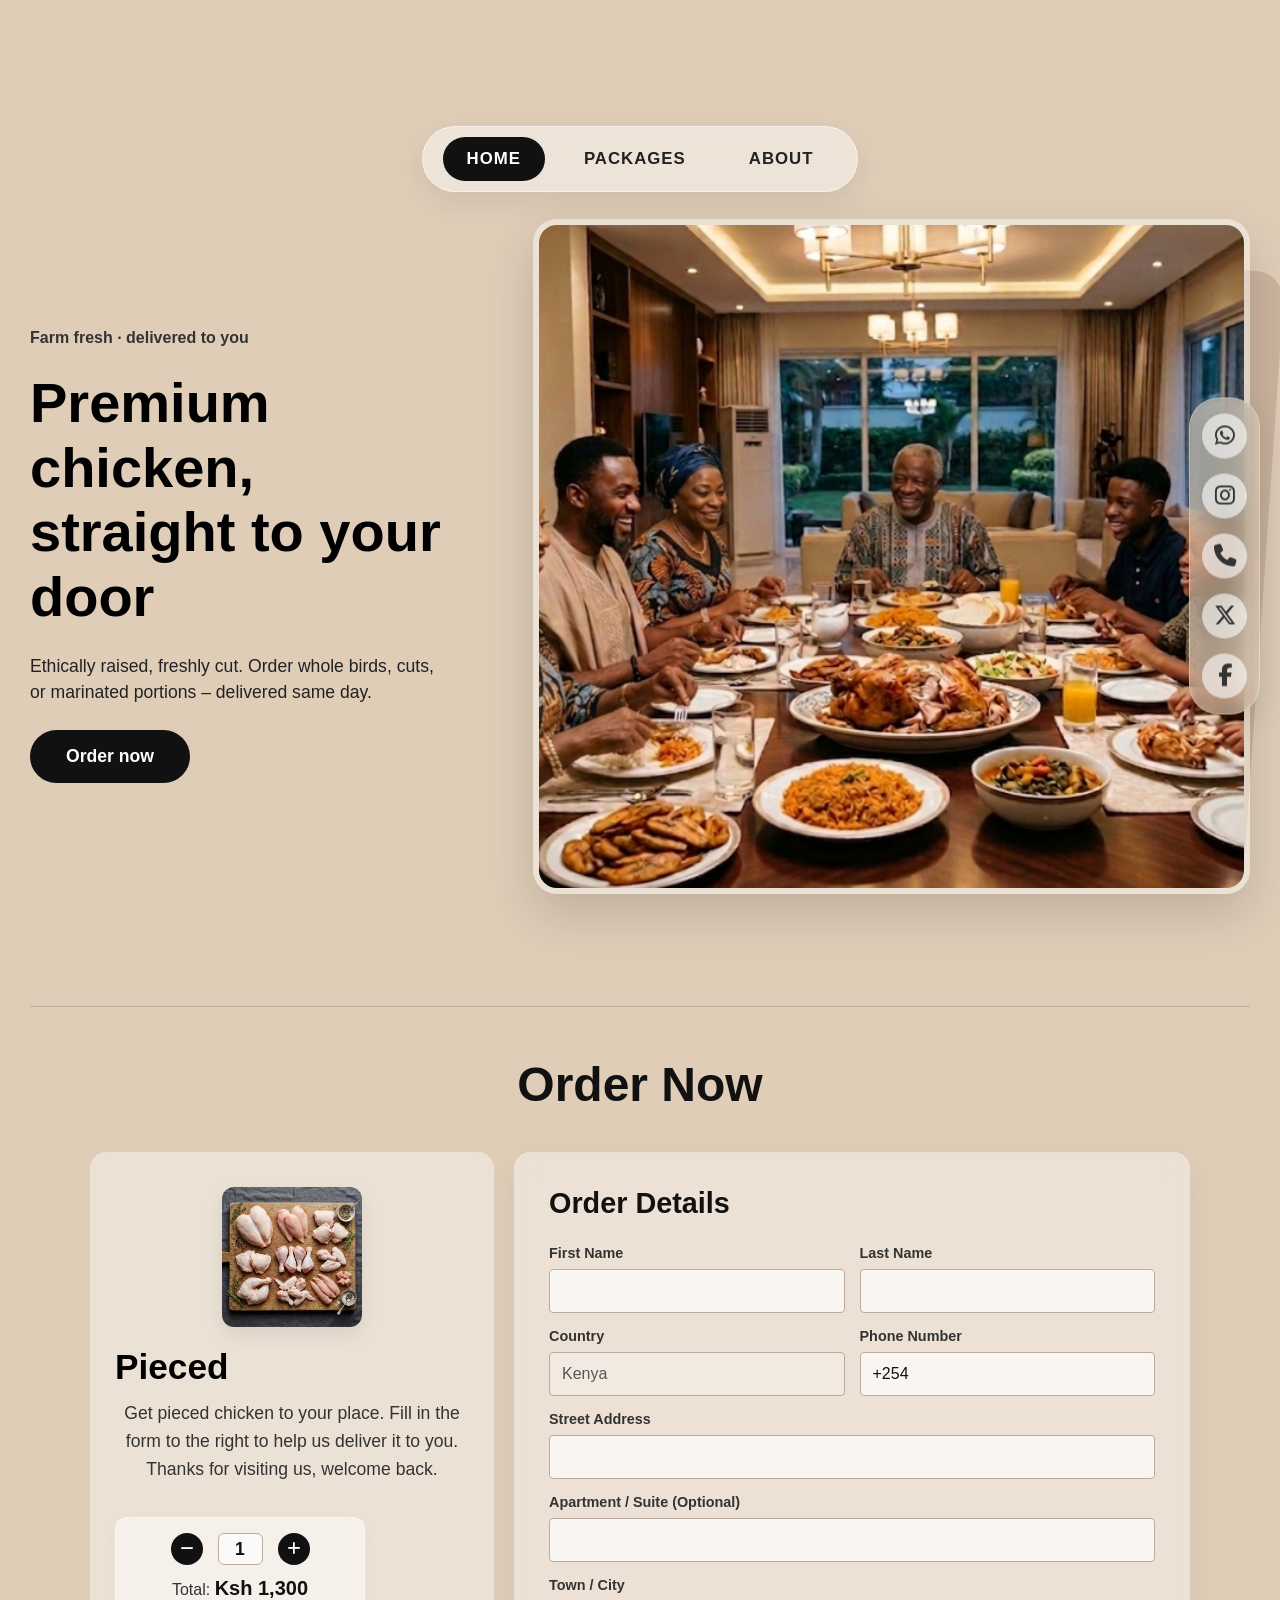
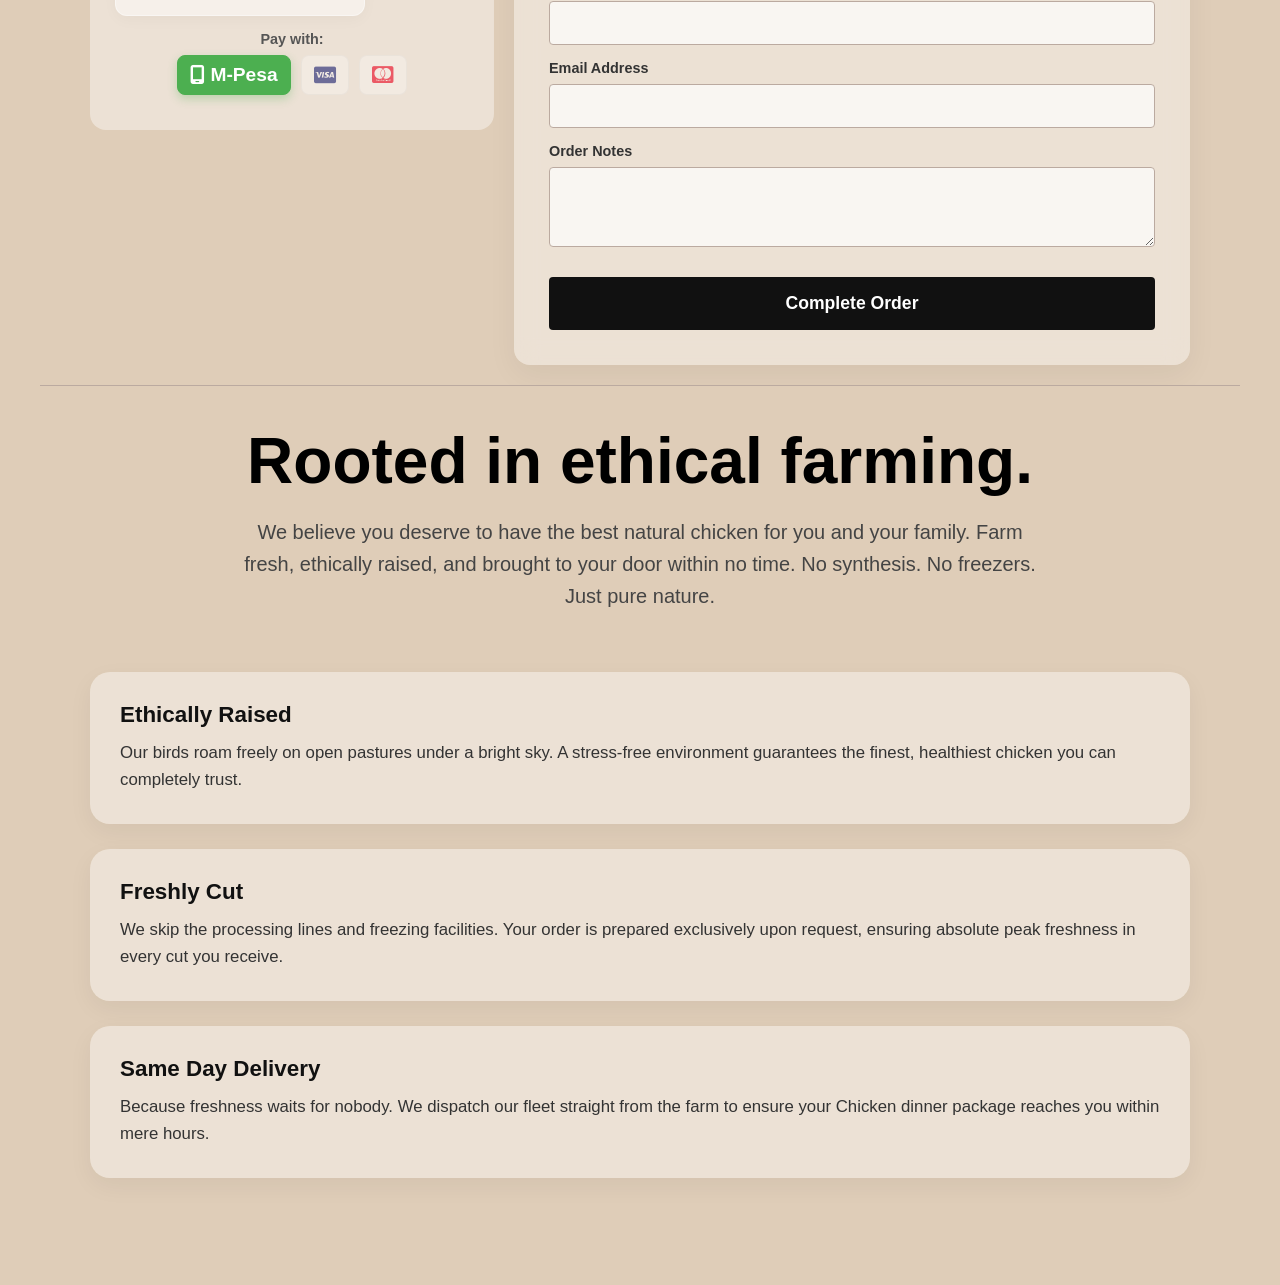
==== commit 37f694a2: "Update home page hero image and its CSS aspect-ratio" ====
--- a/index.html
+++ b/index.html
@@ -8,8 +8,9 @@
     <meta name="description"
         content="Premium chicken, straight to your door. Ethically raised, freshly cut, delivered same day.">
     <meta http-equiv="Content-Security-Policy"
-        content="default-src 'self'; style-src 'self' 'unsafe-inline' https://cdnjs.cloudflare.com https://s.pageclip.co; script-src 'self' 'unsafe-inline' https://s.pageclip.co; img-src 'self' data:; font-src https://cdnjs.cloudflare.com; connect-src 'self' https://send.pageclip.co;">
+        content="default-src 'self'; style-src 'self' 'unsafe-inline' https://cdnjs.cloudflare.com https://s.pageclip.co https://fonts.googleapis.com; script-src 'self' 'unsafe-inline' https://s.pageclip.co https://js.paystack.co; img-src 'self' data: https://*.paystack.co https://*.paystack.com; font-src https://cdnjs.cloudflare.com https://fonts.gstatic.com; connect-src 'self' https://send.pageclip.co https://api.paystack.co; frame-src 'self' https://checkout.paystack.com;">
     <meta name="referrer" content="strict-origin-when-cross-origin">
+    <link rel="icon" href="data:,">
     <link rel="stylesheet" href="style.css">
     <link rel="stylesheet" href="https://cdnjs.cloudflare.com/ajax/libs/font-awesome/6.4.0/css/all.min.css">
     <link rel="stylesheet" href="https://s.pageclip.co/v1/pageclip.css" media="screen">
@@ -34,7 +35,7 @@
             </div>
             <div class="hero-image-wrap">
                 <a href="#packages" style="display: contents;">
-                    <img src="images/family_dinner.png" alt="Happy family having dinner together" class="hero-image">
+                    <img src="images/new_hero_image.jpg" alt="Happy family having dinner together" class="hero-image">
                 </a>
             </div>
         </section>
@@ -93,7 +94,7 @@
                     <!-- Right Side: Form -->
                     <div class="checkout-form-container">
                         <h2>Order Details</h2>
-                        <form action="https://send.pageclip.co/fsNL7HN5fuLBqzy12ByS5Kk5a3MU2EVa"
+                        <form action="https://send.pageclip.co/fsNL7HN5fuLBqzy12ByS5Kk5a3MU2EVa/chicken_order"
                             class="pageclip-form checkout-form" method="post">
                             <input type="hidden" name="chicken_quantity" id="form-chicken-qty" value="1">
                             <input type="hidden" name="total_price" id="form-total-price" value="1300">
@@ -256,6 +257,72 @@
         }
     </script>
     <script src="https://s.pageclip.co/v1/pageclip.js" charset="utf-8"></script>
+    <script src="https://js.paystack.co/v1/inline.js"></script>
+    <script>
+        var isPaid = false;
+        var form = document.querySelector('.pageclip-form');
+        if (form && window.Pageclip) {
+            Pageclip.form(form, {
+                onSubmit: function (event) {
+                    if (!isPaid) {
+                        var amountStr = document.getElementById("form-total-price").value;
+                        var amount = parseInt(amountStr, 10) * 100;
+                        var email = document.querySelector('input[name="email"]').value;
+                        
+                        var handler = PaystackPop.setup({
+                            key: 'pk_test_5ada0e13d98d3c482b555941c52398b0cf7ac57a',
+                            email: email,
+                            amount: amount,
+                            currency: 'KES',
+                            ref: ''+Math.floor((Math.random() * 1000000000) + 1),
+                            callback: function(response) {
+                                isPaid = true;
+                                var refInput = document.createElement('input');
+                                refInput.type = 'hidden';
+                                refInput.name = 'paystack_reference';
+                                refInput.value = response.reference;
+                                form.appendChild(refInput);
+                                
+                                var btn = form.querySelector('.submit-btn');
+                                btn.classList.remove('pageclip-form__submit--loading');
+                                btn.click();
+                            },
+                            onClose: function() {
+                                alert('Payment window closed. Order not placed.');
+                                var btn = form.querySelector('.submit-btn');
+                                btn.disabled = false;
+                                btn.classList.remove('pageclip-form__submit--loading');
+                            }
+                        });
+                        handler.openIframe();
+                        return false;
+                    }
+                    return true;
+                },
+                onResponse: function (error, response) {
+                    if (!error) {
+                        var btn = form.querySelector('.submit-btn');
+                        var originalText = btn.innerHTML;
+                        btn.style.backgroundColor = '#4caf50';
+                        btn.innerHTML = '<span><i class="fa-solid fa-check"></i> Order Successful!</span>';
+                        setTimeout(function() {
+                            btn.style.backgroundColor = '';
+                            btn.innerHTML = originalText;
+                            form.reset();
+                            // Also reset the calculator price
+                            if (document.getElementById('chicken-qty')) {
+                                document.getElementById('chicken-qty').value = 1;
+                                document.getElementById('total-price').textContent = '1,300';
+                            }
+                        }, 4000);
+                        isPaid = false;
+                    } else {
+                        alert("There was an error submitting your order. Please try again.");
+                    }
+                }
+            });
+        }
+    </script>
 </body>
 
 </html>
--- a/style.css
+++ b/style.css
@@ -39,11 +39,11 @@
 }
 
 .packages-container {
-    padding-top: 80px;
+    padding-top: 40px;
 }
 
 .about-hero {
-    padding-top: 40px;
+    padding-top: 20px;
 }
 
 main {
@@ -103,13 +103,13 @@
 }
 
 .hero-section {
-    padding: 30px 60px;
+    padding: 15px 30px;
     flex-grow: 1;
     display: flex;
     flex-direction: row;
     align-items: center;
     justify-content: space-between;
-    gap: 50px;
+    gap: 25px;
 }
 
 .hero-content {
@@ -150,6 +150,7 @@
 
 .hero-image {
     width: 800px;
+    aspect-ratio: 1 / 1;
     max-width: 100%;
     max-height: 75vh;
     object-fit: cover;
@@ -210,8 +211,8 @@
 .images-section {
     position: relative;
     flex-grow: 1;
-    min-height: 450px;
-    padding: 20px 60px;
+    min-height: 400px;
+    padding: 10px 30px;
     overflow: hidden;
 }
 
@@ -250,7 +251,7 @@
 
 .footer {
     text-align: center;
-    padding: 30px;
+    padding: 15px;
 }
 
 .footer-link {
@@ -263,7 +264,7 @@
 /* Page content for the other two pages */
 .page-content {
     flex-grow: 1;
-    padding: 60px;
+    padding: 30px;
     display: flex;
     align-items: center;
     justify-content: center;
@@ -271,7 +272,7 @@
 
 /* Packages Page Styling */
 .packages-page {
-    padding: 0 60px 40px 60px;
+    padding: 0 30px 20px 30px;
     overflow-y: auto;
 }
 
@@ -283,15 +284,15 @@
 .packages-list {
     display: flex;
     flex-direction: column;
-    gap: 60px;
+    gap: 30px;
 }
 
 .package-item {
     display: flex;
     align-items: center;
-    gap: 50px;
+    gap: 25px;
     background-color: rgba(255, 255, 255, 0.4);
-    padding: 30px;
+    padding: 15px;
     border-radius: 16px;
     transition: transform 0.2s ease, box-shadow 0.2s ease;
     width: 85%;
@@ -354,11 +355,11 @@
 
 /* About Page Styling */
 .about-page {
-    padding: 0 80px 60px 80px;
+    padding: 0 40px 30px 40px;
     overflow-y: auto;
     display: flex;
     flex-direction: column;
-    gap: 40px;
+    gap: 20px;
 }
 
 .about-hero {
@@ -397,14 +398,14 @@
 .about-grid {
     display: grid;
     grid-template-columns: repeat(3, 1fr);
-    gap: 40px;
+    gap: 20px;
     max-width: 1200px;
     margin: 0 auto;
 }
 
 .about-card {
     background-color: rgba(255, 255, 255, 0.4);
-    padding: 40px;
+    padding: 20px;
     border-radius: 20px;
     transition: transform 0.3s ease, background-color 0.3s ease;
 }
@@ -431,11 +432,11 @@
 .about-story {
     display: flex;
     align-items: center;
-    gap: 60px;
+    gap: 30px;
     max-width: 1000px;
     margin: 0 auto;
-    padding-top: 60px;
-    padding-bottom: 60px;
+    padding-top: 30px;
+    padding-bottom: 30px;
     border-top: 1px solid #bbaaa0;
 }
 
@@ -507,7 +508,7 @@
 .checkout-layout {
     display: flex;
     flex-direction: row;
-    gap: 40px;
+    gap: 20px;
     align-items: flex-start;
 }
 
@@ -614,10 +615,10 @@
 .about-layout {
     display: flex;
     flex-direction: row;
-    gap: 60px;
+    gap: 30px;
     align-items: center;
     max-width: 1100px;
-    margin: 40px auto 0 auto;
+    margin: 20px auto 0 auto;
 }
 
 .about-cards-container {
